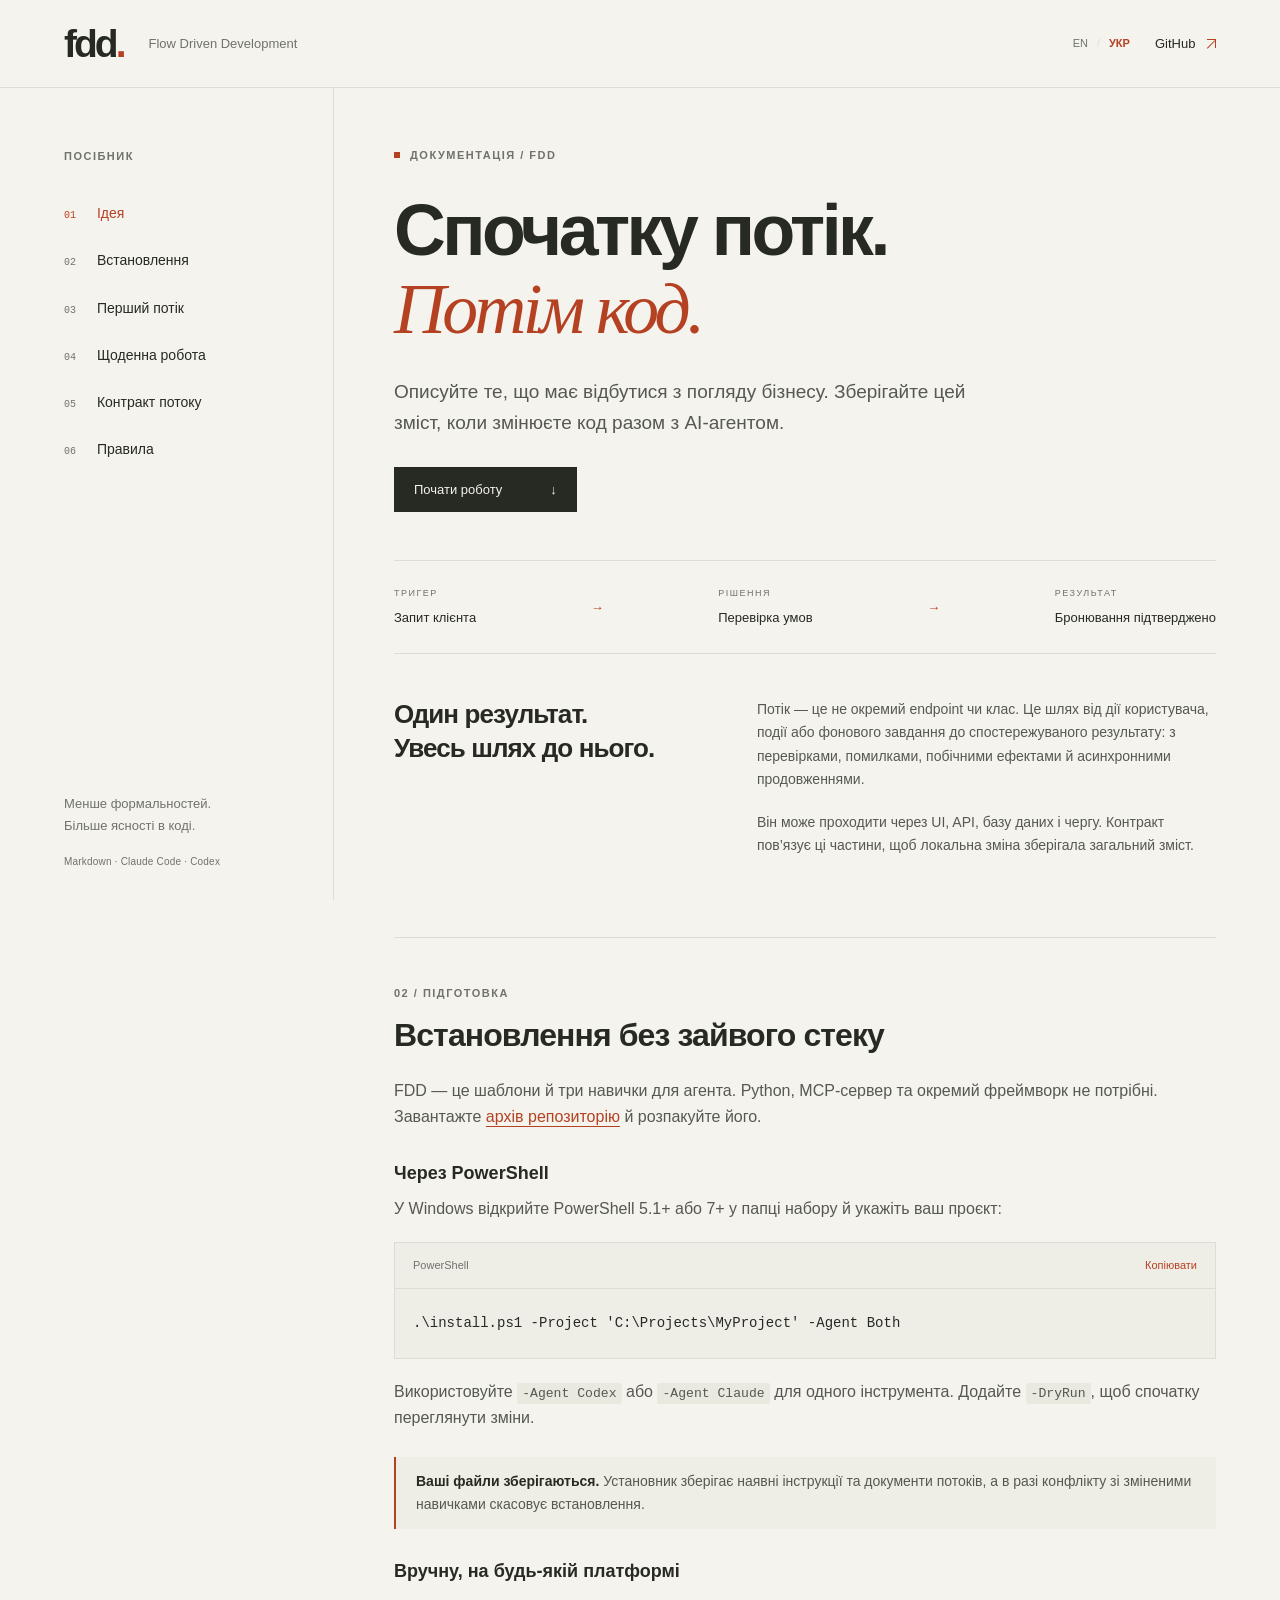
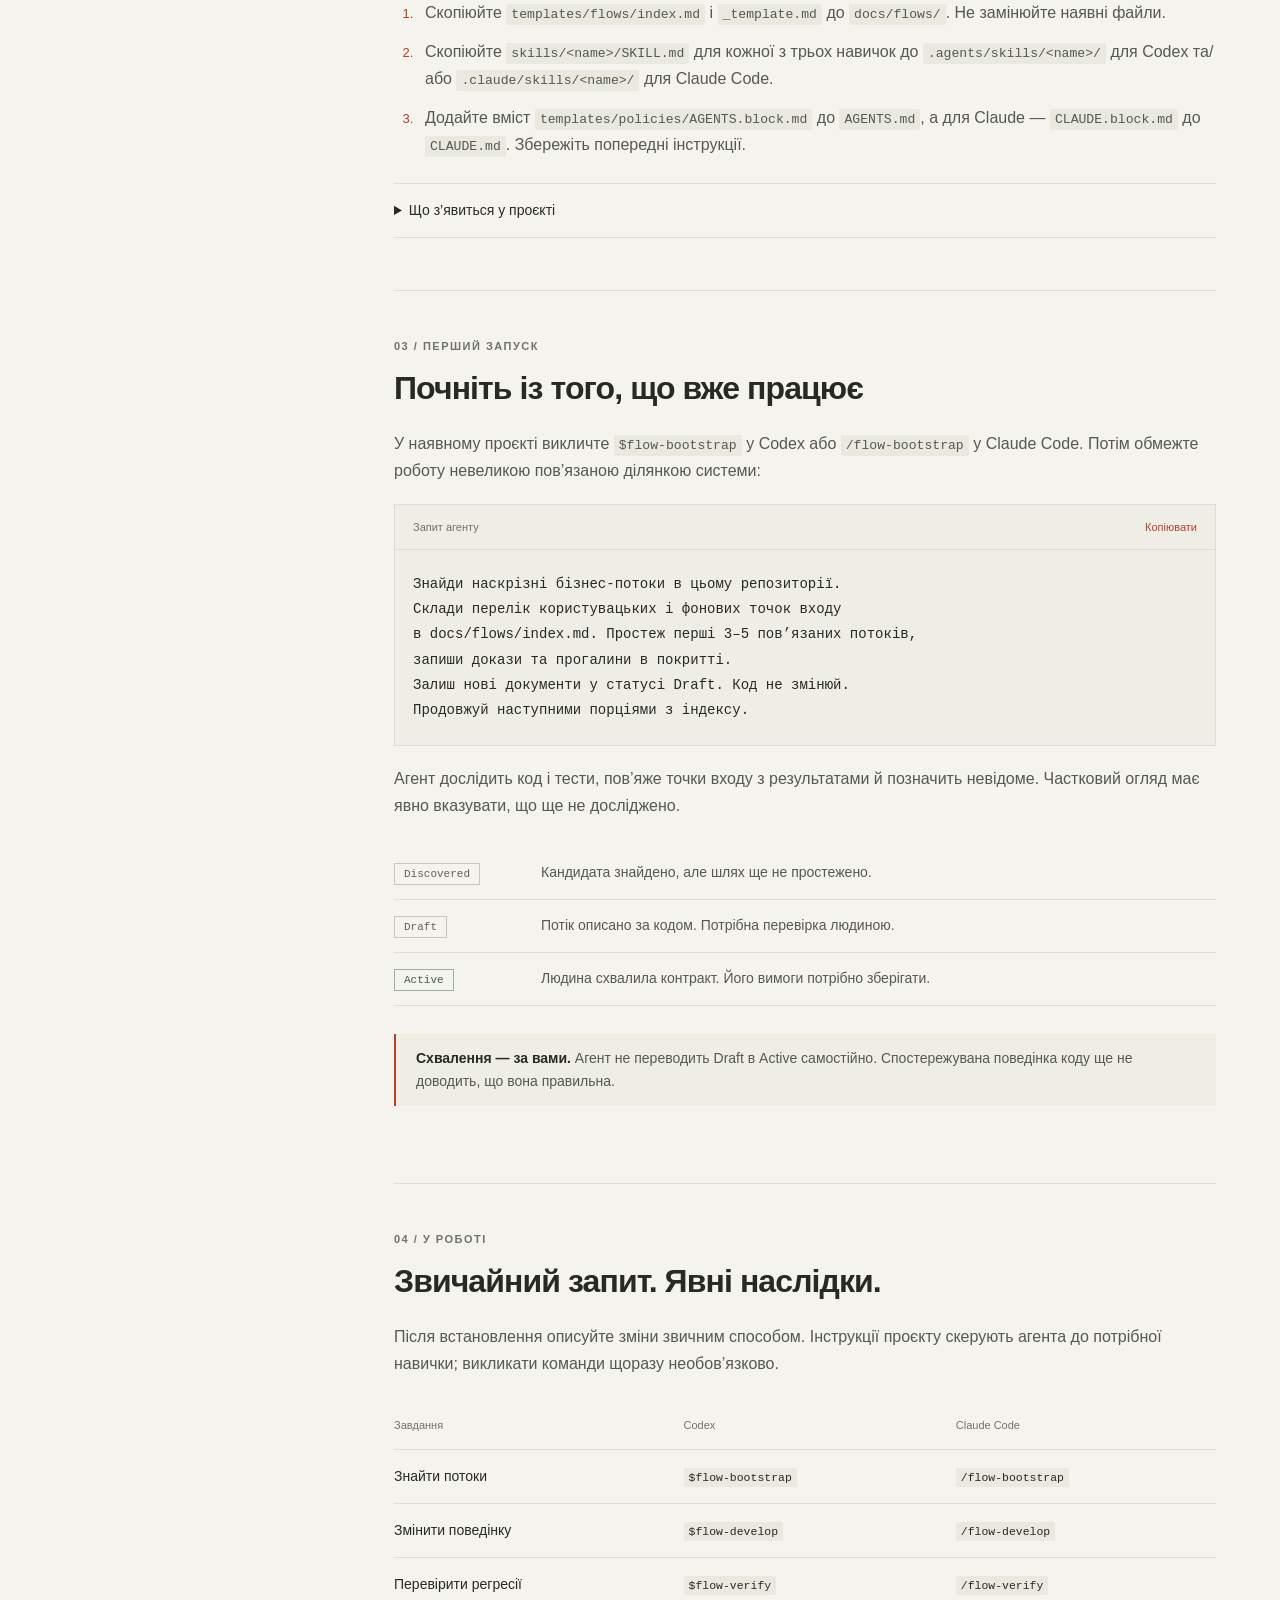
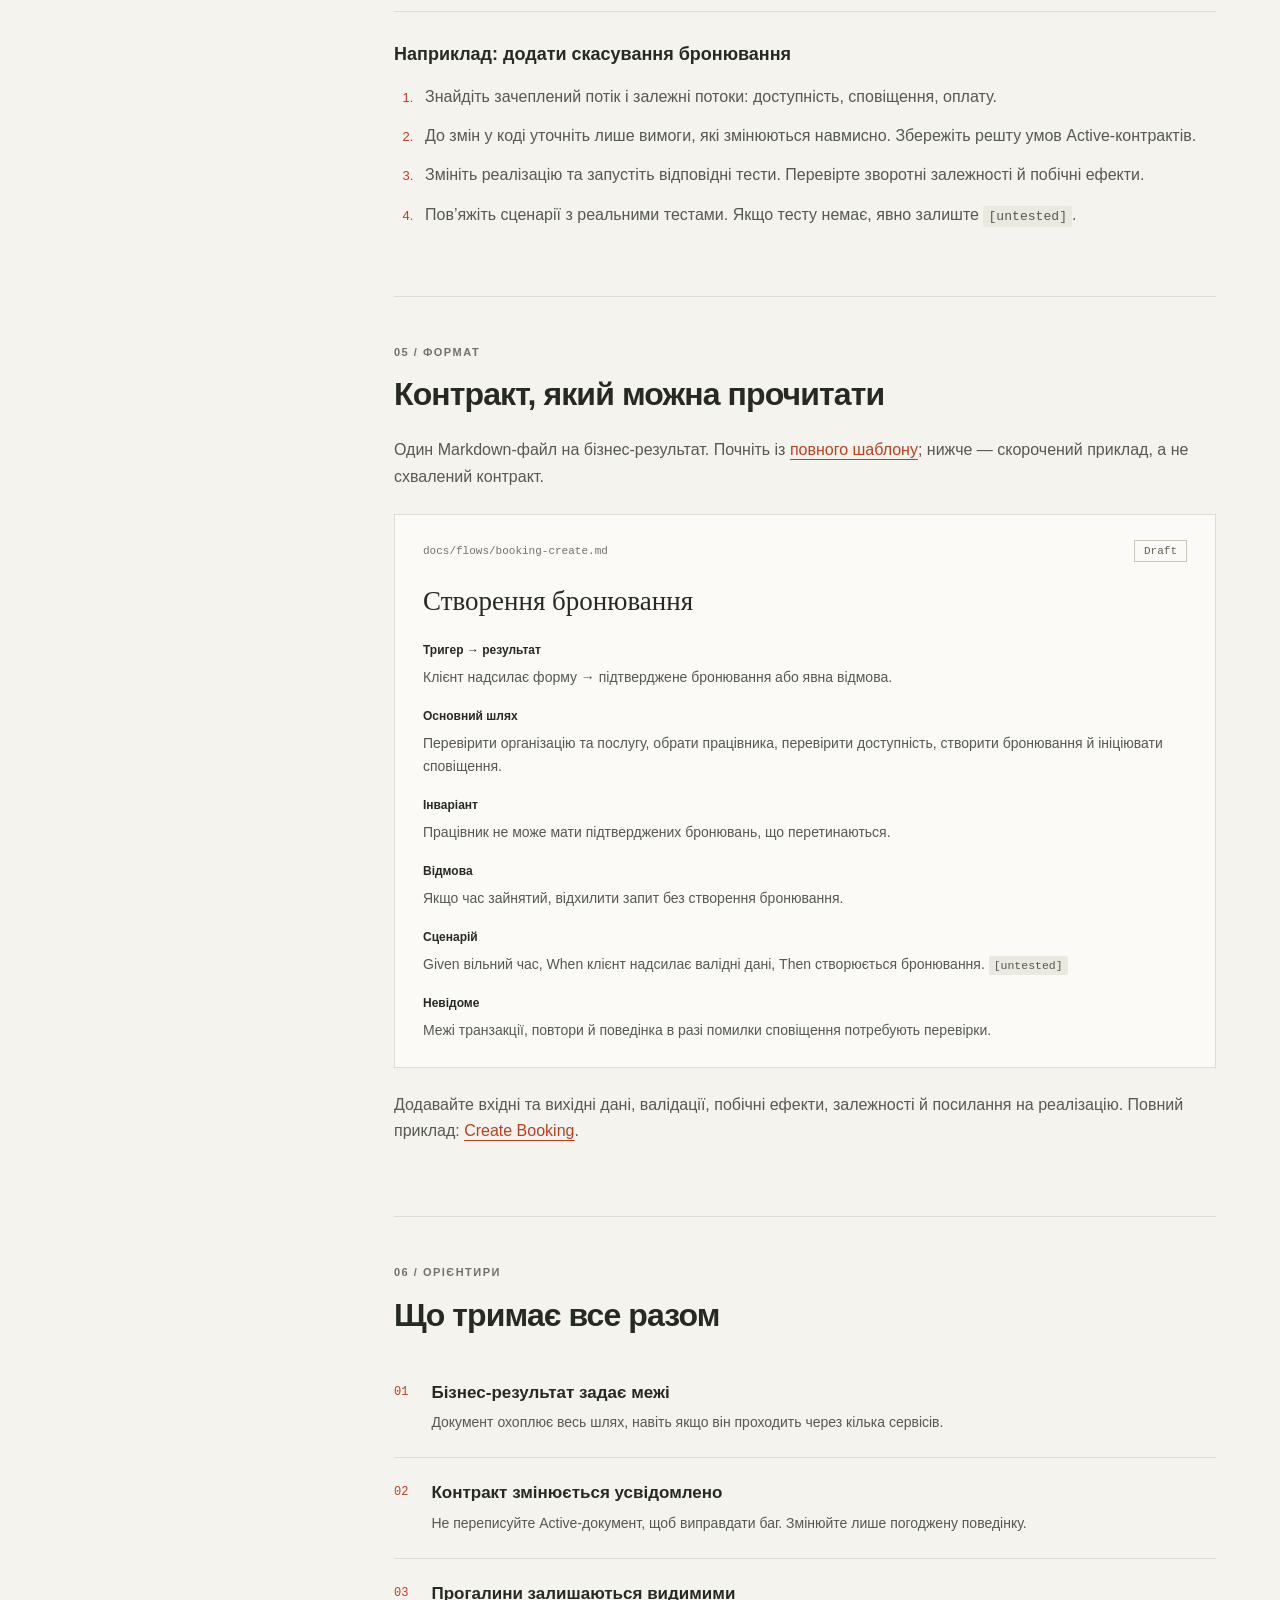
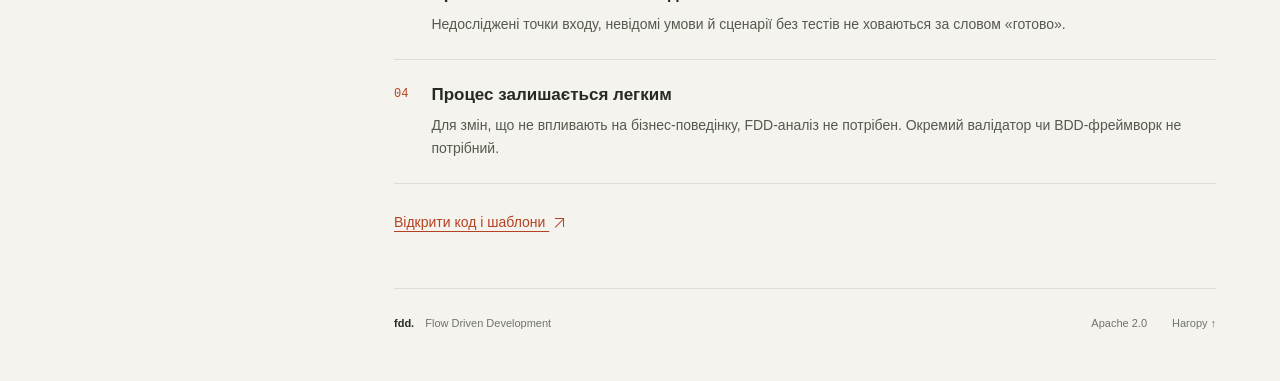
==== uk.html @ 77b11b64 "Make English the default documentation language and add Ukrainian" ====
<!doctype html>
<html lang="uk">
<head>
  <meta charset="utf-8">
  <meta name="viewport" content="width=device-width, initial-scale=1">
  <meta name="description" content="Flow Driven Development: практичний посібник із бізнес-потоків, контрактів і роботи з Claude Code та OpenAI Codex.">
  <meta name="theme-color" content="#f5f3ed">
  <title>FDD — спочатку потік, потім код</title>
  <link rel="alternate" hreflang="en" href="index.html">
  <link rel="alternate" hreflang="uk" href="uk.html">
  <link rel="alternate" hreflang="x-default" href="index.html">
  <link rel="icon" href="favicon.svg" type="image/svg+xml">
  <link rel="stylesheet" href="site.css">
  <script src="site.js" defer></script>
</head>
<body>
  <a class="skip-link" href="#content">До вмісту</a>
  <header class="header">
    <a class="brand" href="#" aria-label="FDD, на початок">fdd<span class="brand-dot">.</span></a>
    <span class="header-caption">Flow Driven Development</span>
    <div class="language-switch" aria-label="Мова"><a href="index.html" lang="en" hreflang="en">EN</a><span aria-hidden="true">/</span><a href="uk.html" lang="uk" hreflang="uk" aria-current="page">УКР</a></div>
    <a class="repo-link" href="https://github.com/verloka/fdd">GitHub <span class="external-arrow" aria-hidden="true"></span></a>
  </header>
  <div class="layout">
    <aside class="sidebar" aria-label="Навігація документацією">
      <div class="sidebar-top"><span class="eyebrow">Посібник</span><button class="menu-toggle" aria-expanded="false" aria-controls="navigation">Розділи <span aria-hidden="true">+</span></button></div>
      <nav id="navigation">
        <a href="#overview" class="active"><span>01</span> Ідея</a>
        <a href="#install"><span>02</span> Встановлення</a>
        <a href="#bootstrap"><span>03</span> Перший потік</a>
        <a href="#everyday"><span>04</span> Щоденна робота</a>
        <a href="#contract"><span>05</span> Контракт потоку</a>
        <a href="#principles"><span>06</span> Правила</a>
      </nav>
      <div class="sidebar-note">Менше формальностей.<br>Більше ясності в коді.<span>Markdown · Claude Code · Codex</span></div>
    </aside>
    <main id="content">
      <section id="overview" class="hero">
        <div class="eyebrow"><span class="small-square"></span> Документація / FDD</div>
        <h1>Спочатку потік.<br><em>Потім код.</em></h1>
        <p class="lead">Описуйте те, що має відбутися з погляду бізнесу. Зберігайте цей зміст, коли змінюєте код разом з AI-агентом.</p>
        <a class="primary-link" href="#install">Почати роботу <span aria-hidden="true">↓</span></a>
        <div class="flow-strip" aria-label="Приклад бізнес-потоку"><span><small>Тригер</small>Запит клієнта</span><b aria-hidden="true">→</b><span><small>Рішення</small>Перевірка умов</span><b aria-hidden="true">→</b><span><small>Результат</small>Бронювання підтверджено</span></div>
        <div class="intro-grid"><h2>Один результат.<br>Увесь шлях до нього.</h2><div><p>Потік — це не окремий endpoint чи клас. Це шлях від дії користувача, події або фонового завдання до спостережуваного результату: з перевірками, помилками, побічними ефектами й асинхронними продовженнями.</p><p>Він може проходити через UI, API, базу даних і чергу. Контракт пов’язує ці частини, щоб локальна зміна зберігала загальний зміст.</p></div></div>
      </section>
      <section id="install" class="doc-section">
        <div class="section-label">02 / Підготовка</div><h2>Встановлення без зайвого стеку</h2>
        <p>FDD — це шаблони й три навички для агента. Python, MCP-сервер та окремий фреймворк не потрібні. Завантажте <a href="https://github.com/verloka/fdd/archive/refs/heads/master.zip">архів репозиторію</a> й розпакуйте його.</p>
        <h3>Через PowerShell</h3><p>У Windows відкрийте PowerShell 5.1+ або 7+ у папці набору й укажіть ваш проєкт:</p>
        <div class="code-block"><div class="code-heading"><span>PowerShell</span><button class="copy-button" aria-label="Копіювати команду встановлення">Копіювати</button></div><pre><code>.\install.ps1 -Project 'C:\Projects\MyProject' -Agent Both</code></pre></div>
        <p>Використовуйте <code>-Agent Codex</code> або <code>-Agent Claude</code> для одного інструмента. Додайте <code>-DryRun</code>, щоб спочатку переглянути зміни.</p>
        <div class="note"><strong>Ваші файли зберігаються.</strong> Установник зберігає наявні інструкції та документи потоків, а в разі конфлікту зі зміненими навичками скасовує встановлення.</div>
        <h3>Вручну, на будь-якій платформі</h3>
        <ol class="steps"><li>Скопіюйте <code>templates/flows/index.md</code> і <code>_template.md</code> до <code>docs/flows/</code>. Не замінюйте наявні файли.</li><li>Скопіюйте <code>skills/&lt;name&gt;/SKILL.md</code> для кожної з трьох навичок до <code>.agents/skills/&lt;name&gt;/</code> для Codex та/або <code>.claude/skills/&lt;name&gt;/</code> для Claude Code.</li><li>Додайте вміст <code>templates/policies/AGENTS.block.md</code> до <code>AGENTS.md</code>, а для Claude — <code>CLAUDE.block.md</code> до <code>CLAUDE.md</code>. Збережіть попередні інструкції.</li></ol>
        <details><summary>Що з’явиться у проєкті</summary><pre class="file-tree"><code>project/
├── AGENTS.md / CLAUDE.md
├── docs/flows/
│   ├── index.md
│   └── _template.md
├── .agents/skills/       # Codex
└── .claude/skills/       # Claude Code</code></pre><p>Документи в <code>docs/flows/</code> спільні для обох інструментів.</p></details>
      </section>
      <section id="bootstrap" class="doc-section">
        <div class="section-label">03 / Перший запуск</div><h2>Почніть із того, що вже працює</h2>
        <p>У наявному проєкті викличте <code>$flow-bootstrap</code> у Codex або <code>/flow-bootstrap</code> у Claude Code. Потім обмежте роботу невеликою пов’язаною ділянкою системи:</p>
        <div class="code-block"><div class="code-heading"><span>Запит агенту</span><button class="copy-button" aria-label="Копіювати запит для bootstrap">Копіювати</button></div><pre class="prompt"><code>Знайди наскрізні бізнес-потоки в цьому репозиторії.
Склади перелік користувацьких і фонових точок входу
в docs/flows/index.md. Простеж перші 3–5 пов’язаних потоків,
запиши докази та прогалини в покритті.
Залиш нові документи у статусі Draft. Код не змінюй.
Продовжуй наступними порціями з індексу.</code></pre></div>
        <p>Агент дослідить код і тести, пов’яже точки входу з результатами й позначить невідоме. Частковий огляд має явно вказувати, що ще не досліджено.</p>
        <div class="status-list"><div><span class="status">Discovered</span><p>Кандидата знайдено, але шлях ще не простежено.</p></div><div><span class="status">Draft</span><p>Потік описано за кодом. Потрібна перевірка людиною.</p></div><div><span class="status status-active">Active</span><p>Людина схвалила контракт. Його вимоги потрібно зберігати.</p></div></div>
        <div class="note"><strong>Схвалення — за вами.</strong> Агент не переводить Draft в Active самостійно. Спостережувана поведінка коду ще не доводить, що вона правильна.</div>
      </section>
      <section id="everyday" class="doc-section">
        <div class="section-label">04 / У роботі</div><h2>Звичайний запит. Явні наслідки.</h2>
        <p>Після встановлення описуйте зміни звичним способом. Інструкції проєкту скерують агента до потрібної навички; викликати команди щоразу необов’язково.</p>
        <div class="table-wrap"><table><caption class="sr-only">Навички FDD та команди агентів</caption><thead><tr><th>Завдання</th><th>Codex</th><th>Claude Code</th></tr></thead><tbody><tr><td>Знайти потоки</td><td><code>$flow-bootstrap</code></td><td><code>/flow-bootstrap</code></td></tr><tr><td>Змінити поведінку</td><td><code>$flow-develop</code></td><td><code>/flow-develop</code></td></tr><tr><td>Перевірити регресії</td><td><code>$flow-verify</code></td><td><code>/flow-verify</code></td></tr></tbody></table></div>
        <h3>Наприклад: додати скасування бронювання</h3><ol class="steps"><li>Знайдіть зачеплений потік і залежні потоки: доступність, сповіщення, оплату.</li><li>До змін у коді уточніть лише вимоги, які змінюються навмисно. Збережіть решту умов Active-контрактів.</li><li>Змініть реалізацію та запустіть відповідні тести. Перевірте зворотні залежності й побічні ефекти.</li><li>Пов’яжіть сценарії з реальними тестами. Якщо тесту немає, явно залиште <code>[untested]</code>.</li></ol>
      </section>
      <section id="contract" class="doc-section">
        <div class="section-label">05 / Формат</div><h2>Контракт, який можна прочитати</h2><p>Один Markdown-файл на бізнес-результат. Почніть із <a href="templates/flows/_template.md">повного шаблону</a>; нижче — скорочений приклад, а не схвалений контракт.</p>
        <div class="contract-example"><div class="contract-top"><span>docs/flows/booking-create.md</span><span class="status">Draft</span></div><h3>Створення бронювання</h3><dl><dt>Тригер → результат</dt><dd>Клієнт надсилає форму → підтверджене бронювання або явна відмова.</dd><dt>Основний шлях</dt><dd>Перевірити організацію та послугу, обрати працівника, перевірити доступність, створити бронювання й ініціювати сповіщення.</dd><dt>Інваріант</dt><dd>Працівник не може мати підтверджених бронювань, що перетинаються.</dd><dt>Відмова</dt><dd>Якщо час зайнятий, відхилити запит без створення бронювання.</dd><dt>Сценарій</dt><dd>Given вільний час, When клієнт надсилає валідні дані, Then створюється бронювання. <code>[untested]</code></dd><dt>Невідоме</dt><dd>Межі транзакції, повтори й поведінка в разі помилки сповіщення потребують перевірки.</dd></dl></div>
        <p>Додавайте вхідні та вихідні дані, валідації, побічні ефекти, залежності й посилання на реалізацію. Повний приклад: <a href="examples/booking-create.md">Create Booking</a>.</p>
      </section>
      <section id="principles" class="doc-section last-section">
        <div class="section-label">06 / Орієнтири</div><h2>Що тримає все разом</h2>
        <div class="principle"><span>01</span><div><h3>Бізнес-результат задає межі</h3><p>Документ охоплює весь шлях, навіть якщо він проходить через кілька сервісів.</p></div></div>
        <div class="principle"><span>02</span><div><h3>Контракт змінюється усвідомлено</h3><p>Не переписуйте Active-документ, щоб виправдати баг. Змінюйте лише погоджену поведінку.</p></div></div>
        <div class="principle"><span>03</span><div><h3>Прогалини залишаються видимими</h3><p>Недосліджені точки входу, невідомі умови й сценарії без тестів не ховаються за словом «готово».</p></div></div>
        <div class="principle"><span>04</span><div><h3>Процес залишається легким</h3><p>Для змін, що не впливають на бізнес-поведінку, FDD-аналіз не потрібен. Окремий валідатор чи BDD-фреймворк не потрібний.</p></div></div>
        <a class="text-link" href="https://github.com/verloka/fdd">Відкрити код і шаблони <span class="external-arrow" aria-hidden="true"></span></a>
      </section>
      <footer><span>fdd. <span class="footer-caption">Flow Driven Development</span></span><a href="LICENSE">Apache 2.0</a><a href="#overview">Нагору ↑</a></footer>
    </main>
  </div>
  <div id="copy-status" class="sr-only" role="status" aria-live="polite"></div>
</body>
</html>
---- site.css ----
:root{--paper:#f5f3ed;--ink:#272923;--muted:#70736b;--line:#dcded3;--accent:#b54123;--panel:#eeeee6}*{box-sizing:border-box}html{scroll-behavior:smooth;scroll-padding-top:110px}body{margin:0;background:var(--paper);color:var(--ink);font-family:Arial,Helvetica,sans-serif;font-size:16px;line-height:1.65}a{color:inherit;text-underline-offset:4px}button{font:inherit}a:focus-visible,button:focus-visible,summary:focus-visible{outline:2px solid var(--accent);outline-offset:5px}.header{height:88px;border-bottom:1px solid var(--line);display:flex;align-items:center;gap:25px;padding:0 5%;background:var(--paper);position:sticky;top:0;z-index:10}.brand{font-size:39px;font-weight:800;letter-spacing:-3px;text-decoration:none;line-height:1}.brand-dot{color:var(--accent)}.header-caption{font-size:13px;color:var(--muted)}.repo-link{margin-left:auto;font-size:13px;text-decoration:none}.repo-link span{margin-left:8px;color:var(--accent)}.layout{max-width:1440px;margin:auto;display:grid;grid-template-columns:270px minmax(0,1fr);padding:0 5%;gap:60px}.sidebar{position:sticky;top:88px;height:calc(100vh - 88px);padding:54px 0 30px;display:flex;flex-direction:column;border-right:1px solid var(--line)}.eyebrow,.section-label{font-size:11px;font-weight:700;letter-spacing:1.5px;text-transform:uppercase;color:var(--muted)}nav{display:flex;flex-direction:column;margin-top:24px;gap:4px}nav a{padding:10px 20px 10px 0;text-decoration:none;font-size:14px;transition:color .15s}nav a span{display:inline-block;width:29px;color:var(--muted);font-size:10px;font-family:monospace}nav a.active,nav a:hover{color:var(--accent)}nav a.active span{color:var(--accent)}.sidebar-note{margin-top:auto;color:var(--muted);font-size:13px;line-height:1.7;padding-top:30px}.sidebar-note span{display:block;font-size:10px;margin-top:16px;letter-spacing:.2px}main{min-width:0;max-width:850px}.hero{padding:58px 0 60px}.hero .eyebrow{display:flex;align-items:center;gap:10px}.small-square{height:6px;width:6px;background:var(--accent)}h1{font-size:clamp(48px,5.6vw,78px);line-height:1.08;letter-spacing:-3.5px;margin:28px 0}h1 em{font-family:Georgia,'Times New Roman',serif;font-weight:400;color:var(--accent)}.lead{font-size:19px;line-height:1.65;max-width:600px;color:#55594f;margin:0 0 28px}.primary-link{display:inline-flex;gap:48px;align-items:center;background:var(--ink);color:var(--paper);padding:12px 20px;text-decoration:none;font-size:13px}.primary-link:hover{background:var(--accent)}.flow-strip{display:flex;align-items:center;justify-content:space-between;gap:15px;border-top:1px solid var(--line);border-bottom:1px solid var(--line);margin:48px 0 44px;padding:25px 0;font-size:13px}.flow-strip small{display:block;text-transform:uppercase;font-size:9px;letter-spacing:1.5px;color:var(--muted);margin-bottom:6px}.flow-strip b{font-weight:400;color:var(--accent)}.intro-grid{display:grid;grid-template-columns:1fr 1.4fr;gap:35px}.intro-grid h2{font-size:26px;margin:0;line-height:1.3}.intro-grid p{font-size:14px;margin-top:0}.doc-section{padding:46px 0 52px;border-top:1px solid var(--line)}h2{font-size:32px;letter-spacing:-.9px;line-height:1.25;margin:13px 0 23px}h3{font-size:18px;line-height:1.4;margin:30px 0 10px}p{color:#55594f;margin:0 0 20px}p a,.steps a{color:var(--accent)}code{font-family:'SFMono-Regular',Consolas,'Liberation Mono',monospace;font-size:.82em;background:#e9e9df;padding:3px 5px;border-radius:2px;overflow-wrap:anywhere}.code-block{background:var(--panel);border:1px solid var(--line);margin:20px 0}.code-heading{display:flex;align-items:center;justify-content:space-between;padding:10px 18px;border-bottom:1px solid var(--line);font-size:11px;color:var(--muted)}.copy-button{background:none;border:0;padding:3px 0;cursor:pointer;font-size:11px;color:var(--accent)}pre{margin:0;padding:22px 18px;overflow:auto;line-height:1.8;font-size:14px}pre code{padding:0;background:none;overflow-wrap:normal;font-size:inherit}.prompt{white-space:pre-wrap}.note{border-left:2px solid var(--accent);padding:13px 20px;background:#efeee5;font-size:14px;color:#55594f;margin:25px 0}.note strong{color:var(--ink)}.steps{padding-left:23px;color:#55594f}.steps li{padding-left:8px;margin:13px 0}.steps li::marker{color:var(--accent);font-size:13px}details{margin:25px 0 0;border-top:1px solid var(--line);border-bottom:1px solid var(--line);padding:15px 0}summary{cursor:pointer;font-size:14px}details p{font-size:14px;margin-top:15px}.file-tree{font-size:13px}.status-list{margin:28px 0}.status-list>div{display:grid;grid-template-columns:125px 1fr;align-items:baseline;gap:22px;padding:14px 0;border-bottom:1px solid var(--line)}.status-list p{font-size:14px;margin:0}.status{font:11px Consolas,monospace;display:inline-block;width:max-content;padding:4px 9px;border:1px solid #c6c8bb;color:#606456;background:transparent}.status-active{color:#3a6249;border-color:#9cb49f}.table-wrap{overflow-x:auto;margin:24px 0}table{width:100%;border-collapse:collapse;text-align:left;white-space:nowrap;font-size:14px}th{font-size:11px;color:var(--muted);font-weight:400}th,td{padding:15px 12px;border-bottom:1px solid var(--line)}th:first-child,td:first-child{padding-left:0}.contract-example{background:#fbfaf6;border:1px solid var(--line);padding:25px 28px;margin:24px 0}.contract-top{display:flex;align-items:center;justify-content:space-between;gap:12px;color:var(--muted);font:11px Consolas,monospace}.contract-example h3{font:27px Georgia,serif;margin:24px 0}.contract-example dl{margin:0}.contract-example dt{font-size:12px;font-weight:bold;margin-top:18px}.contract-example dd{margin:5px 0 0;color:#55594f;font-size:14px}.principle{display:flex;gap:23px;border-bottom:1px solid var(--line);padding:23px 0}.principle>span{color:var(--accent);font:12px monospace;padding-top:4px}.principle h3{margin:0 0 7px;font-size:17px}.principle p{font-size:14px;margin:0}.text-link{display:inline-block;margin-top:27px;font-size:14px;color:var(--accent)}footer{border-top:1px solid var(--line);display:flex;align-items:center;gap:25px;padding:25px 0 40px;font-size:11px;color:var(--muted)}footer>span{margin-right:auto;color:var(--ink);font-weight:bold}.footer-caption{font-weight:400;margin-left:8px;color:var(--muted)}footer a{text-decoration:none}.sr-only,.skip-link{position:absolute;width:1px;height:1px;overflow:hidden;clip-path:inset(50%)}.skip-link:focus{clip-path:none;width:auto;height:auto;top:10px;left:10px;z-index:20;padding:10px;background:var(--paper)}.menu-toggle{display:none}@media(min-width:1500px){.layout{padding:0 65px}}@media(max-width:1050px){.layout{grid-template-columns:210px minmax(0,1fr);gap:35px}.intro-grid{grid-template-columns:1fr}.hero{padding-top:40px}.flow-strip{font-size:12px}.sidebar-note span{font-size:9px}}@media(max-width:720px){html{scroll-padding-top:135px}.header{height:65px;padding:0 6%;gap:17px}.brand{font-size:33px}.header-caption{font-size:10px}.layout{display:block;padding:0 6%}.sidebar{height:auto;position:sticky;top:65px;padding:14px 0;background:var(--paper);border-right:0;border-bottom:1px solid var(--line);z-index:9}.sidebar-top{display:flex;justify-content:space-between;align-items:center}.menu-toggle{display:block;border:0;background:none;font-size:12px;color:var(--ink);cursor:pointer}.menu-toggle span{margin-left:10px;color:var(--accent)}nav{display:none;margin-top:12px;grid-template-columns:1fr 1fr;gap:0}nav.open{display:grid}nav a{font-size:12px;padding:8px 0}.sidebar-note{display:none}.hero{padding:35px 0 40px}h1{font-size:55px;letter-spacing:-2.5px}.lead{font-size:17px}.flow-strip{gap:7px;font-size:11px;margin:35px 0;padding:20px 0}.flow-strip small{font-size:8px;letter-spacing:.6px}.intro-grid{gap:20px}.intro-grid h2{font-size:25px}.doc-section{padding:35px 0}h2{font-size:28px}body{font-size:15px}.status-list>div{grid-template-columns:105px 1fr;gap:12px}.contract-example{padding:20px 18px}.contract-top{font-size:9px}pre{font-size:12px;padding:18px 14px}.footer-caption{display:none}footer{gap:18px}}@media(prefers-reduced-motion:reduce){html{scroll-behavior:auto}*{transition:none!important}}

.external-arrow{position:relative;display:inline-block;width:9px;height:9px;border-top:1px solid currentColor;border-right:1px solid currentColor;margin-left:6px}.external-arrow::after{content:"";position:absolute;width:11px;height:1px;background:currentColor;transform:rotate(-45deg);transform-origin:right center;right:0;top:0}
.language-switch{display:flex;align-items:center;gap:9px;margin-left:auto;font-size:11px;white-space:nowrap}.language-switch a{text-decoration:none;color:var(--muted)}.language-switch a[aria-current="page"]{color:var(--accent);font-weight:bold}.language-switch>span{color:var(--line)}.repo-link{margin-left:0}@media(max-width:720px){.header{gap:15px}.header-caption{display:none}.language-switch{gap:7px}.repo-link{font-size:11px}.flow-strip>span{flex:1;min-width:0}}
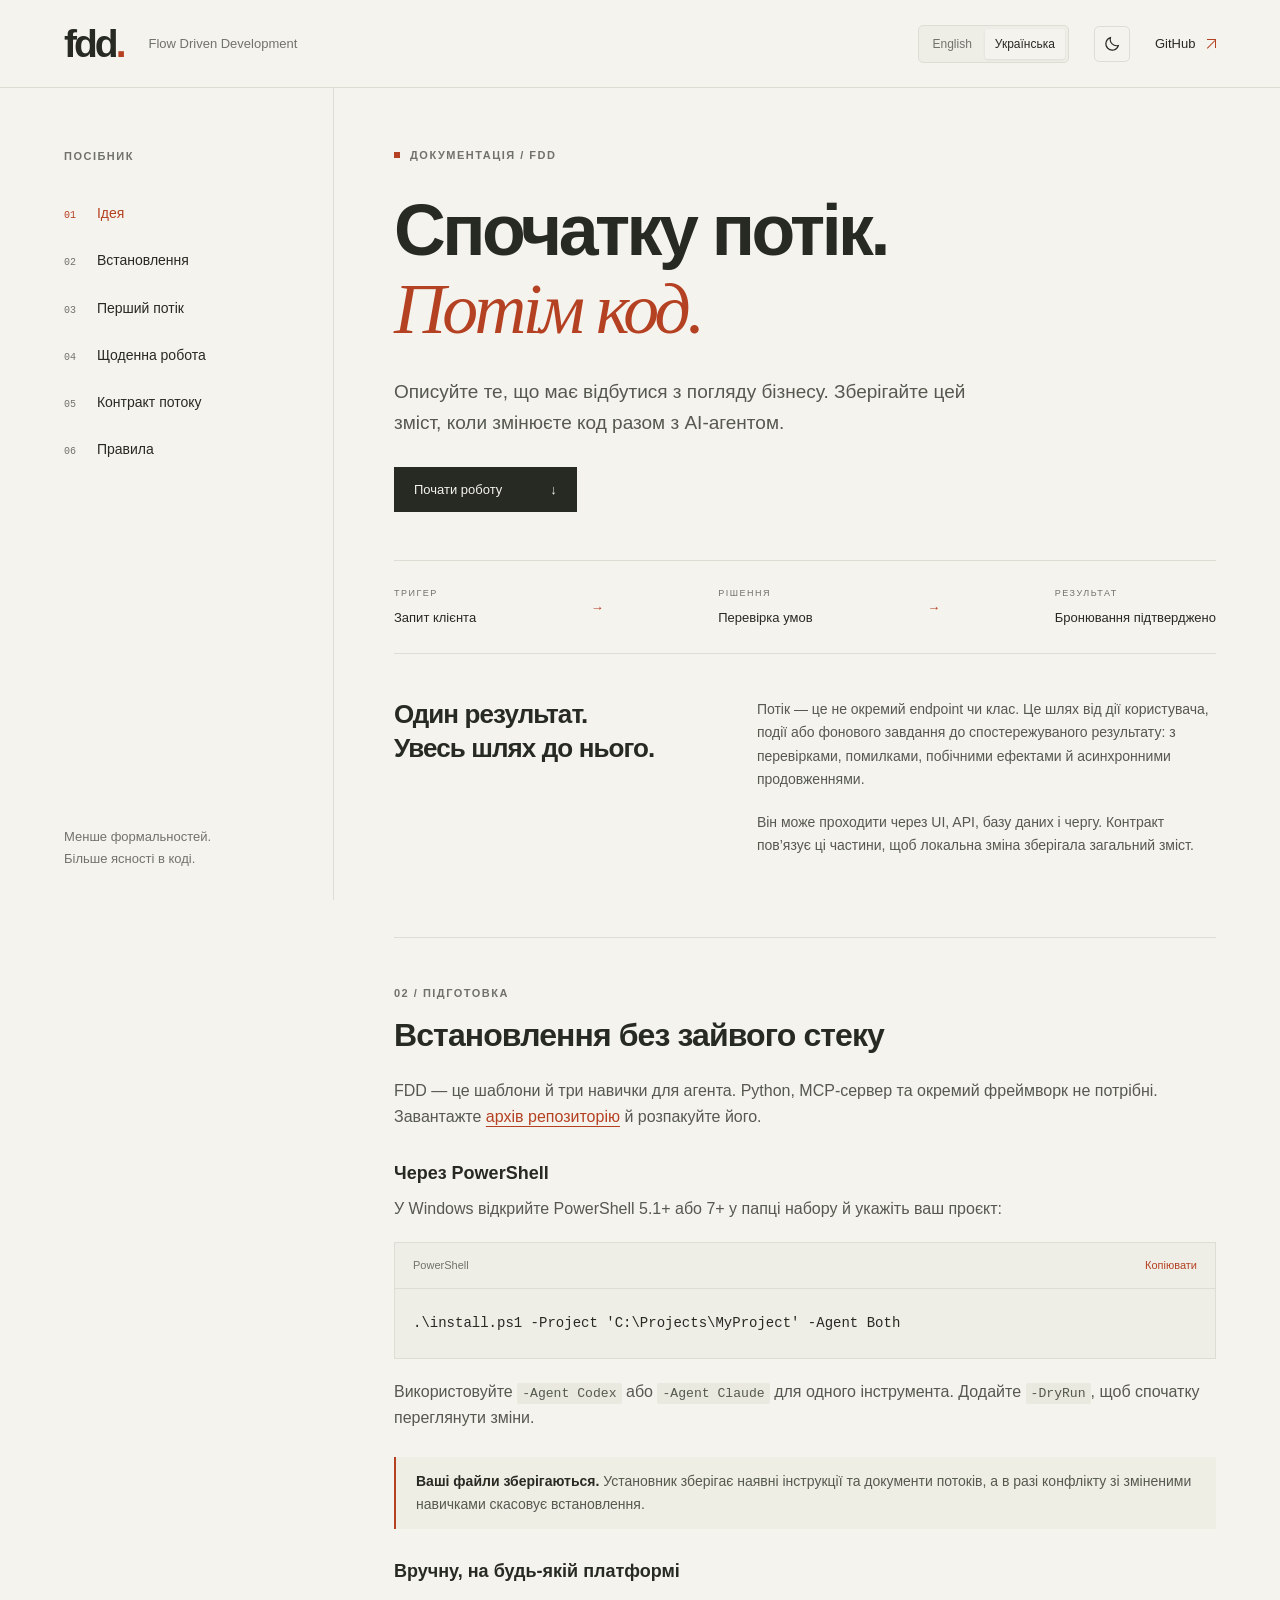
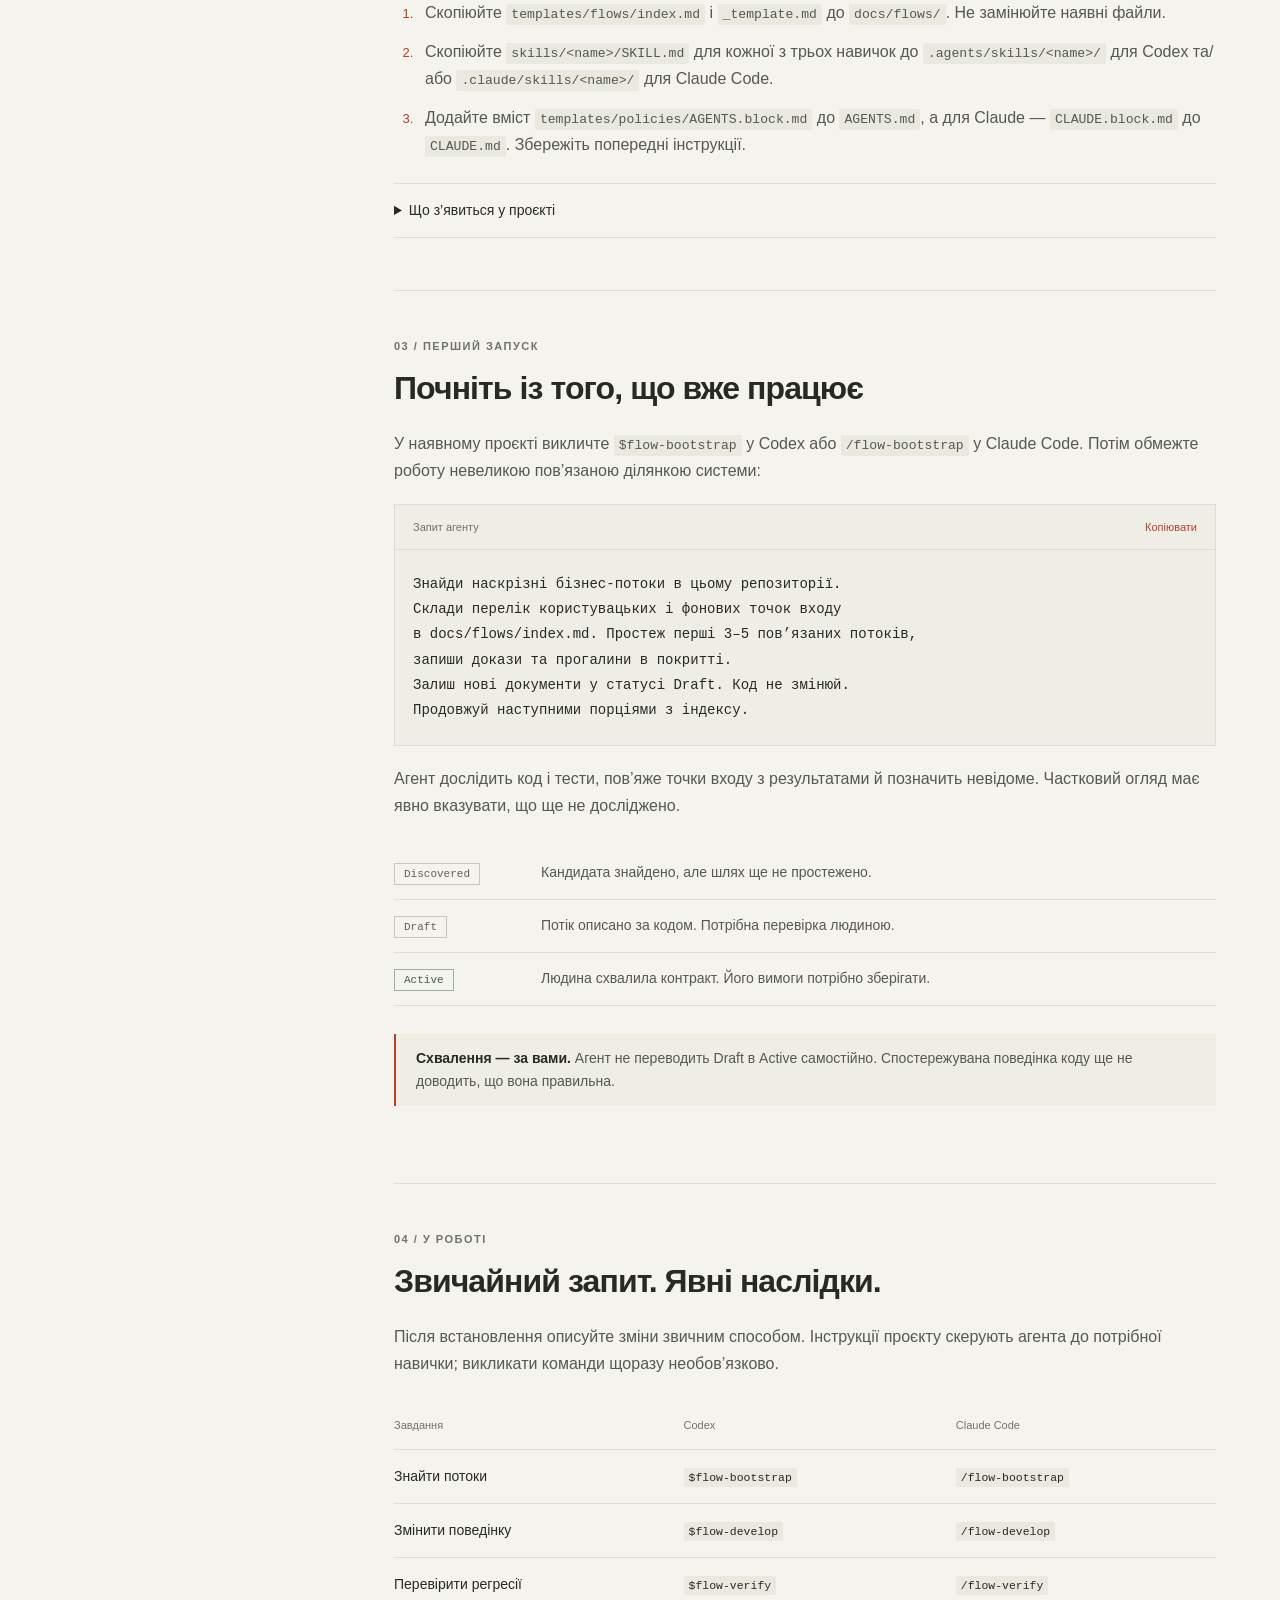
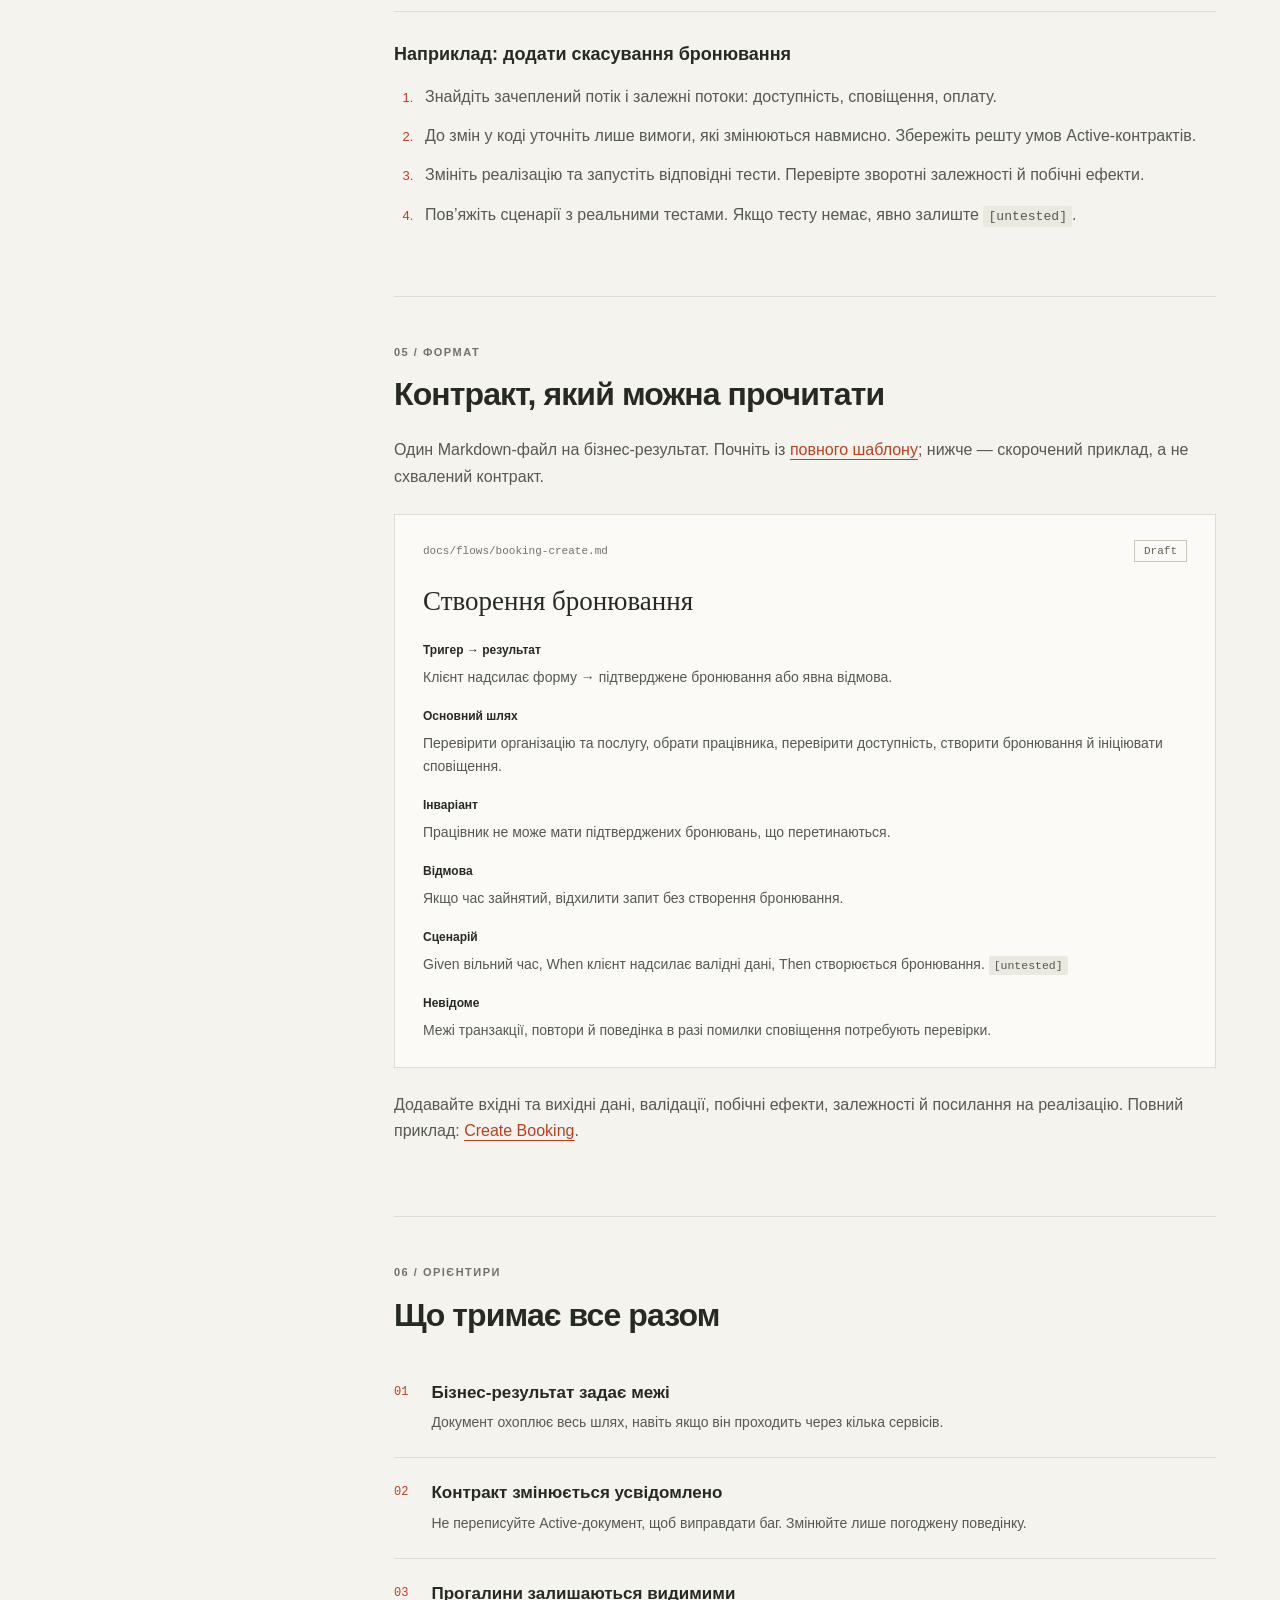
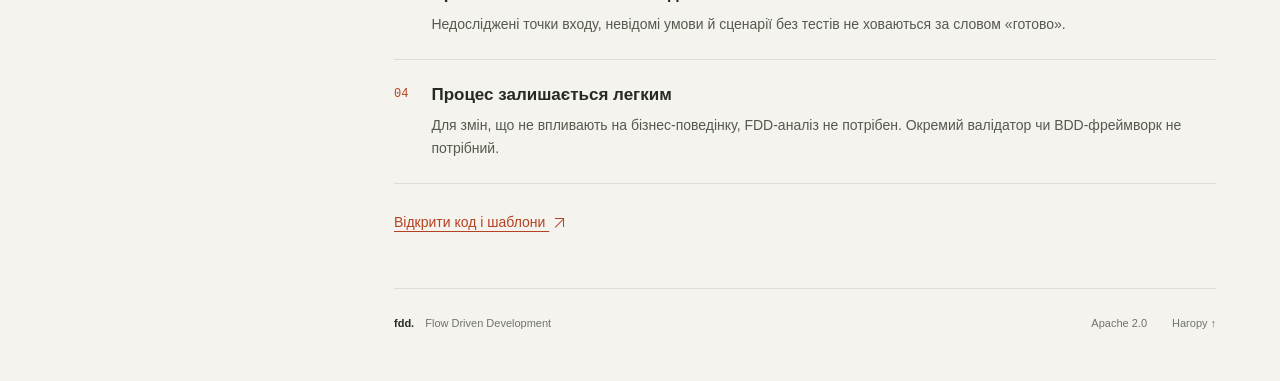
==== commit 52e8ab8d: "Improve language selection and add persistent dark theme" ====
--- a/uk.html
+++ b/uk.html
@@ -10,6 +10,7 @@
   <link rel="alternate" hreflang="uk" href="uk.html">
   <link rel="alternate" hreflang="x-default" href="index.html">
   <link rel="icon" href="favicon.svg" type="image/svg+xml">
+  <script src="theme.js"></script>
   <link rel="stylesheet" href="site.css">
   <script src="site.js" defer></script>
 </head>
@@ -18,7 +19,11 @@
   <header class="header">
     <a class="brand" href="#" aria-label="FDD, на початок">fdd<span class="brand-dot">.</span></a>
     <span class="header-caption">Flow Driven Development</span>
-    <div class="language-switch" aria-label="Мова"><a href="index.html" lang="en" hreflang="en">EN</a><span aria-hidden="true">/</span><a href="uk.html" lang="uk" hreflang="uk" aria-current="page">УКР</a></div>
+    <nav class="language-switch" aria-label="Вибрати мову"><a href="index.html" lang="en" hreflang="en">English</a><a href="uk.html" lang="uk" hreflang="uk" aria-current="page">Українська</a></nav>
+    <button class="theme-toggle" type="button" aria-label="Увімкнути темну тему" title="Увімкнути темну тему" aria-pressed="false">
+      <svg class="moon-icon" width="18" height="18" viewBox="0 0 24 24" fill="none" stroke="currentColor" stroke-width="1.5" aria-hidden="true"><path d="M20.5 14A8.5 8.5 0 0 1 10 3.5 8.5 8.5 0 1 0 20.5 14Z"/></svg>
+      <svg class="sun-icon" width="18" height="18" viewBox="0 0 24 24" fill="none" stroke="currentColor" stroke-width="1.5" aria-hidden="true"><circle cx="12" cy="12" r="4"/><path d="M12 2v2m0 16v2M2 12h2m16 0h2M5 5l1.5 1.5m11 11L19 19M5 19l1.5-1.5m11-11L19 5"/></svg>
+    </button>
     <a class="repo-link" href="https://github.com/verloka/fdd">GitHub <span class="external-arrow" aria-hidden="true"></span></a>
   </header>
   <div class="layout">
@@ -32,7 +37,7 @@
         <a href="#contract"><span>05</span> Контракт потоку</a>
         <a href="#principles"><span>06</span> Правила</a>
       </nav>
-      <div class="sidebar-note">Менше формальностей.<br>Більше ясності в коді.<span>Markdown · Claude Code · Codex</span></div>
+      <div class="sidebar-note">Менше формальностей.<br>Більше ясності в коді.</div>
     </aside>
     <main id="content">
       <section id="overview" class="hero">
--- a/site.css
+++ b/site.css
@@ -1,4 +1,5 @@
-:root{--paper:#f5f3ed;--ink:#272923;--muted:#70736b;--line:#dcded3;--accent:#b54123;--panel:#eeeee6}*{box-sizing:border-box}html{scroll-behavior:smooth;scroll-padding-top:110px}body{margin:0;background:var(--paper);color:var(--ink);font-family:Arial,Helvetica,sans-serif;font-size:16px;line-height:1.65}a{color:inherit;text-underline-offset:4px}button{font:inherit}a:focus-visible,button:focus-visible,summary:focus-visible{outline:2px solid var(--accent);outline-offset:5px}.header{height:88px;border-bottom:1px solid var(--line);display:flex;align-items:center;gap:25px;padding:0 5%;background:var(--paper);position:sticky;top:0;z-index:10}.brand{font-size:39px;font-weight:800;letter-spacing:-3px;text-decoration:none;line-height:1}.brand-dot{color:var(--accent)}.header-caption{font-size:13px;color:var(--muted)}.repo-link{margin-left:auto;font-size:13px;text-decoration:none}.repo-link span{margin-left:8px;color:var(--accent)}.layout{max-width:1440px;margin:auto;display:grid;grid-template-columns:270px minmax(0,1fr);padding:0 5%;gap:60px}.sidebar{position:sticky;top:88px;height:calc(100vh - 88px);padding:54px 0 30px;display:flex;flex-direction:column;border-right:1px solid var(--line)}.eyebrow,.section-label{font-size:11px;font-weight:700;letter-spacing:1.5px;text-transform:uppercase;color:var(--muted)}nav{display:flex;flex-direction:column;margin-top:24px;gap:4px}nav a{padding:10px 20px 10px 0;text-decoration:none;font-size:14px;transition:color .15s}nav a span{display:inline-block;width:29px;color:var(--muted);font-size:10px;font-family:monospace}nav a.active,nav a:hover{color:var(--accent)}nav a.active span{color:var(--accent)}.sidebar-note{margin-top:auto;color:var(--muted);font-size:13px;line-height:1.7;padding-top:30px}.sidebar-note span{display:block;font-size:10px;margin-top:16px;letter-spacing:.2px}main{min-width:0;max-width:850px}.hero{padding:58px 0 60px}.hero .eyebrow{display:flex;align-items:center;gap:10px}.small-square{height:6px;width:6px;background:var(--accent)}h1{font-size:clamp(48px,5.6vw,78px);line-height:1.08;letter-spacing:-3.5px;margin:28px 0}h1 em{font-family:Georgia,'Times New Roman',serif;font-weight:400;color:var(--accent)}.lead{font-size:19px;line-height:1.65;max-width:600px;color:#55594f;margin:0 0 28px}.primary-link{display:inline-flex;gap:48px;align-items:center;background:var(--ink);color:var(--paper);padding:12px 20px;text-decoration:none;font-size:13px}.primary-link:hover{background:var(--accent)}.flow-strip{display:flex;align-items:center;justify-content:space-between;gap:15px;border-top:1px solid var(--line);border-bottom:1px solid var(--line);margin:48px 0 44px;padding:25px 0;font-size:13px}.flow-strip small{display:block;text-transform:uppercase;font-size:9px;letter-spacing:1.5px;color:var(--muted);margin-bottom:6px}.flow-strip b{font-weight:400;color:var(--accent)}.intro-grid{display:grid;grid-template-columns:1fr 1.4fr;gap:35px}.intro-grid h2{font-size:26px;margin:0;line-height:1.3}.intro-grid p{font-size:14px;margin-top:0}.doc-section{padding:46px 0 52px;border-top:1px solid var(--line)}h2{font-size:32px;letter-spacing:-.9px;line-height:1.25;margin:13px 0 23px}h3{font-size:18px;line-height:1.4;margin:30px 0 10px}p{color:#55594f;margin:0 0 20px}p a,.steps a{color:var(--accent)}code{font-family:'SFMono-Regular',Consolas,'Liberation Mono',monospace;font-size:.82em;background:#e9e9df;padding:3px 5px;border-radius:2px;overflow-wrap:anywhere}.code-block{background:var(--panel);border:1px solid var(--line);margin:20px 0}.code-heading{display:flex;align-items:center;justify-content:space-between;padding:10px 18px;border-bottom:1px solid var(--line);font-size:11px;color:var(--muted)}.copy-button{background:none;border:0;padding:3px 0;cursor:pointer;font-size:11px;color:var(--accent)}pre{margin:0;padding:22px 18px;overflow:auto;line-height:1.8;font-size:14px}pre code{padding:0;background:none;overflow-wrap:normal;font-size:inherit}.prompt{white-space:pre-wrap}.note{border-left:2px solid var(--accent);padding:13px 20px;background:#efeee5;font-size:14px;color:#55594f;margin:25px 0}.note strong{color:var(--ink)}.steps{padding-left:23px;color:#55594f}.steps li{padding-left:8px;margin:13px 0}.steps li::marker{color:var(--accent);font-size:13px}details{margin:25px 0 0;border-top:1px solid var(--line);border-bottom:1px solid var(--line);padding:15px 0}summary{cursor:pointer;font-size:14px}details p{font-size:14px;margin-top:15px}.file-tree{font-size:13px}.status-list{margin:28px 0}.status-list>div{display:grid;grid-template-columns:125px 1fr;align-items:baseline;gap:22px;padding:14px 0;border-bottom:1px solid var(--line)}.status-list p{font-size:14px;margin:0}.status{font:11px Consolas,monospace;display:inline-block;width:max-content;padding:4px 9px;border:1px solid #c6c8bb;color:#606456;background:transparent}.status-active{color:#3a6249;border-color:#9cb49f}.table-wrap{overflow-x:auto;margin:24px 0}table{width:100%;border-collapse:collapse;text-align:left;white-space:nowrap;font-size:14px}th{font-size:11px;color:var(--muted);font-weight:400}th,td{padding:15px 12px;border-bottom:1px solid var(--line)}th:first-child,td:first-child{padding-left:0}.contract-example{background:#fbfaf6;border:1px solid var(--line);padding:25px 28px;margin:24px 0}.contract-top{display:flex;align-items:center;justify-content:space-between;gap:12px;color:var(--muted);font:11px Consolas,monospace}.contract-example h3{font:27px Georgia,serif;margin:24px 0}.contract-example dl{margin:0}.contract-example dt{font-size:12px;font-weight:bold;margin-top:18px}.contract-example dd{margin:5px 0 0;color:#55594f;font-size:14px}.principle{display:flex;gap:23px;border-bottom:1px solid var(--line);padding:23px 0}.principle>span{color:var(--accent);font:12px monospace;padding-top:4px}.principle h3{margin:0 0 7px;font-size:17px}.principle p{font-size:14px;margin:0}.text-link{display:inline-block;margin-top:27px;font-size:14px;color:var(--accent)}footer{border-top:1px solid var(--line);display:flex;align-items:center;gap:25px;padding:25px 0 40px;font-size:11px;color:var(--muted)}footer>span{margin-right:auto;color:var(--ink);font-weight:bold}.footer-caption{font-weight:400;margin-left:8px;color:var(--muted)}footer a{text-decoration:none}.sr-only,.skip-link{position:absolute;width:1px;height:1px;overflow:hidden;clip-path:inset(50%)}.skip-link:focus{clip-path:none;width:auto;height:auto;top:10px;left:10px;z-index:20;padding:10px;background:var(--paper)}.menu-toggle{display:none}@media(min-width:1500px){.layout{padding:0 65px}}@media(max-width:1050px){.layout{grid-template-columns:210px minmax(0,1fr);gap:35px}.intro-grid{grid-template-columns:1fr}.hero{padding-top:40px}.flow-strip{font-size:12px}.sidebar-note span{font-size:9px}}@media(max-width:720px){html{scroll-padding-top:135px}.header{height:65px;padding:0 6%;gap:17px}.brand{font-size:33px}.header-caption{font-size:10px}.layout{display:block;padding:0 6%}.sidebar{height:auto;position:sticky;top:65px;padding:14px 0;background:var(--paper);border-right:0;border-bottom:1px solid var(--line);z-index:9}.sidebar-top{display:flex;justify-content:space-between;align-items:center}.menu-toggle{display:block;border:0;background:none;font-size:12px;color:var(--ink);cursor:pointer}.menu-toggle span{margin-left:10px;color:var(--accent)}nav{display:none;margin-top:12px;grid-template-columns:1fr 1fr;gap:0}nav.open{display:grid}nav a{font-size:12px;padding:8px 0}.sidebar-note{display:none}.hero{padding:35px 0 40px}h1{font-size:55px;letter-spacing:-2.5px}.lead{font-size:17px}.flow-strip{gap:7px;font-size:11px;margin:35px 0;padding:20px 0}.flow-strip small{font-size:8px;letter-spacing:.6px}.intro-grid{gap:20px}.intro-grid h2{font-size:25px}.doc-section{padding:35px 0}h2{font-size:28px}body{font-size:15px}.status-list>div{grid-template-columns:105px 1fr;gap:12px}.contract-example{padding:20px 18px}.contract-top{font-size:9px}pre{font-size:12px;padding:18px 14px}.footer-caption{display:none}footer{gap:18px}}@media(prefers-reduced-motion:reduce){html{scroll-behavior:auto}*{transition:none!important}}
+:root{--paper:#f5f3ed;--ink:#272923;--muted:#70736b;--line:#dcded3;--accent:#b54123;--panel:#eeeee6;--body-text:#55594f;--code:#e9e9df;--note:#efeee5;--card:#fbfaf6;--status-text:#606456;--status-border:#c6c8bb;--success:#3a6249;--success-border:#9cb49f;color-scheme:light}*{box-sizing:border-box}html{scroll-behavior:smooth;scroll-padding-top:110px}body{margin:0;background:var(--paper);color:var(--ink);font-family:Arial,Helvetica,sans-serif;font-size:16px;line-height:1.65}a{color:inherit;text-underline-offset:4px}button{font:inherit}a:focus-visible,button:focus-visible,summary:focus-visible{outline:2px solid var(--accent);outline-offset:5px}.header{height:88px;border-bottom:1px solid var(--line);display:flex;align-items:center;gap:25px;padding:0 5%;background:var(--paper);position:sticky;top:0;z-index:10}.brand{font-size:39px;font-weight:800;letter-spacing:-3px;text-decoration:none;line-height:1}.brand-dot{color:var(--accent)}.header-caption{font-size:13px;color:var(--muted)}.repo-link{margin-left:auto;font-size:13px;text-decoration:none}.repo-link span{margin-left:8px;color:var(--accent)}.layout{max-width:1440px;margin:auto;display:grid;grid-template-columns:270px minmax(0,1fr);padding:0 5%;gap:60px}.sidebar{position:sticky;top:88px;height:calc(100vh - 88px);padding:54px 0 30px;display:flex;flex-direction:column;border-right:1px solid var(--line)}.eyebrow,.section-label{font-size:11px;font-weight:700;letter-spacing:1.5px;text-transform:uppercase;color:var(--muted)}#navigation{display:flex;flex-direction:column;margin-top:24px;gap:4px}#navigation a{padding:10px 20px 10px 0;text-decoration:none;font-size:14px;transition:color .15s}#navigation a span{display:inline-block;width:29px;color:var(--muted);font-size:10px;font-family:monospace}#navigation a.active,#navigation a:hover{color:var(--accent)}#navigation a.active span{color:var(--accent)}.sidebar-note{margin-top:auto;color:var(--muted);font-size:13px;line-height:1.7;padding-top:30px}.sidebar-note span{display:block;font-size:10px;margin-top:16px;letter-spacing:.2px}main{min-width:0;max-width:850px}.hero{padding:58px 0 60px}.hero .eyebrow{display:flex;align-items:center;gap:10px}.small-square{height:6px;width:6px;background:var(--accent)}h1{font-size:clamp(48px,5.6vw,78px);line-height:1.08;letter-spacing:-3.5px;margin:28px 0}h1 em{font-family:Georgia,'Times New Roman',serif;font-weight:400;color:var(--accent)}.lead{font-size:19px;line-height:1.65;max-width:600px;color:var(--body-text);margin:0 0 28px}.primary-link{display:inline-flex;gap:48px;align-items:center;background:var(--ink);color:var(--paper);padding:12px 20px;text-decoration:none;font-size:13px}.primary-link:hover{background:var(--accent)}.flow-strip{display:flex;align-items:center;justify-content:space-between;gap:15px;border-top:1px solid var(--line);border-bottom:1px solid var(--line);margin:48px 0 44px;padding:25px 0;font-size:13px}.flow-strip small{display:block;text-transform:uppercase;font-size:9px;letter-spacing:1.5px;color:var(--muted);margin-bottom:6px}.flow-strip b{font-weight:400;color:var(--accent)}.intro-grid{display:grid;grid-template-columns:1fr 1.4fr;gap:35px}.intro-grid h2{font-size:26px;margin:0;line-height:1.3}.intro-grid p{font-size:14px;margin-top:0}.doc-section{padding:46px 0 52px;border-top:1px solid var(--line)}h2{font-size:32px;letter-spacing:-.9px;line-height:1.25;margin:13px 0 23px}h3{font-size:18px;line-height:1.4;margin:30px 0 10px}p{color:var(--body-text);margin:0 0 20px}p a,.steps a{color:var(--accent)}code{font-family:'SFMono-Regular',Consolas,'Liberation Mono',monospace;font-size:.82em;background:var(--code);padding:3px 5px;border-radius:2px;overflow-wrap:anywhere}.code-block{background:var(--panel);border:1px solid var(--line);margin:20px 0}.code-heading{display:flex;align-items:center;justify-content:space-between;padding:10px 18px;border-bottom:1px solid var(--line);font-size:11px;color:var(--muted)}.copy-button{background:none;border:0;padding:3px 0;cursor:pointer;font-size:11px;color:var(--accent)}pre{margin:0;padding:22px 18px;overflow:auto;line-height:1.8;font-size:14px}pre code{padding:0;background:none;overflow-wrap:normal;font-size:inherit}.prompt{white-space:pre-wrap}.note{border-left:2px solid var(--accent);padding:13px 20px;background:var(--note);font-size:14px;color:var(--body-text);margin:25px 0}.note strong{color:var(--ink)}.steps{padding-left:23px;color:var(--body-text)}.steps li{padding-left:8px;margin:13px 0}.steps li::marker{color:var(--accent);font-size:13px}details{margin:25px 0 0;border-top:1px solid var(--line);border-bottom:1px solid var(--line);padding:15px 0}summary{cursor:pointer;font-size:14px}details p{font-size:14px;margin-top:15px}.file-tree{font-size:13px}.status-list{margin:28px 0}.status-list>div{display:grid;grid-template-columns:125px 1fr;align-items:baseline;gap:22px;padding:14px 0;border-bottom:1px solid var(--line)}.status-list p{font-size:14px;margin:0}.status{font:11px Consolas,monospace;display:inline-block;width:max-content;padding:4px 9px;border:1px solid var(--status-border);color:var(--status-text);background:transparent}.status-active{color:var(--success);border-color:var(--success-border)}.table-wrap{overflow-x:auto;margin:24px 0}table{width:100%;border-collapse:collapse;text-align:left;white-space:nowrap;font-size:14px}th{font-size:11px;color:var(--muted);font-weight:400}th,td{padding:15px 12px;border-bottom:1px solid var(--line)}th:first-child,td:first-child{padding-left:0}.contract-example{background:var(--card);border:1px solid var(--line);padding:25px 28px;margin:24px 0}.contract-top{display:flex;align-items:center;justify-content:space-between;gap:12px;color:var(--muted);font:11px Consolas,monospace}.contract-example h3{font:27px Georgia,serif;margin:24px 0}.contract-example dl{margin:0}.contract-example dt{font-size:12px;font-weight:bold;margin-top:18px}.contract-example dd{margin:5px 0 0;color:var(--body-text);font-size:14px}.principle{display:flex;gap:23px;border-bottom:1px solid var(--line);padding:23px 0}.principle>span{color:var(--accent);font:12px monospace;padding-top:4px}.principle h3{margin:0 0 7px;font-size:17px}.principle p{font-size:14px;margin:0}.text-link{display:inline-block;margin-top:27px;font-size:14px;color:var(--accent)}footer{border-top:1px solid var(--line);display:flex;align-items:center;gap:25px;padding:25px 0 40px;font-size:11px;color:var(--muted)}footer>span{margin-right:auto;color:var(--ink);font-weight:bold}.footer-caption{font-weight:400;margin-left:8px;color:var(--muted)}footer a{text-decoration:none}.sr-only,.skip-link{position:absolute;width:1px;height:1px;overflow:hidden;clip-path:inset(50%)}.skip-link:focus{clip-path:none;width:auto;height:auto;top:10px;left:10px;z-index:20;padding:10px;background:var(--paper)}.menu-toggle{display:none}@media(min-width:1500px){.layout{padding:0 65px}}@media(max-width:1050px){.layout{grid-template-columns:210px minmax(0,1fr);gap:35px}.intro-grid{grid-template-columns:1fr}.hero{padding-top:40px}.flow-strip{font-size:12px}.sidebar-note span{font-size:9px}}@media(max-width:720px){html{scroll-padding-top:135px}.header{height:65px;padding:0 6%;gap:17px}.brand{font-size:33px}.header-caption{font-size:10px}.layout{display:block;padding:0 6%}.sidebar{height:auto;position:sticky;top:65px;padding:14px 0;background:var(--paper);border-right:0;border-bottom:1px solid var(--line);z-index:9}.sidebar-top{display:flex;justify-content:space-between;align-items:center}.menu-toggle{display:block;border:0;background:none;font-size:12px;color:var(--ink);cursor:pointer}.menu-toggle span{margin-left:10px;color:var(--accent)}#navigation{display:none;margin-top:12px;grid-template-columns:1fr 1fr;gap:0}#navigation.open{display:grid}#navigation a{font-size:12px;padding:8px 0}.sidebar-note{display:none}.hero{padding:35px 0 40px}h1{font-size:55px;letter-spacing:-2.5px}.lead{font-size:17px}.flow-strip{gap:7px;font-size:11px;margin:35px 0;padding:20px 0}.flow-strip small{font-size:8px;letter-spacing:.6px}.intro-grid{gap:20px}.intro-grid h2{font-size:25px}.doc-section{padding:35px 0}h2{font-size:28px}body{font-size:15px}.status-list>div{grid-template-columns:105px 1fr;gap:12px}.contract-example{padding:20px 18px}.contract-top{font-size:9px}pre{font-size:12px;padding:18px 14px}.footer-caption{display:none}footer{gap:18px}}@media(prefers-reduced-motion:reduce){html{scroll-behavior:auto}*{transition:none!important}}
 
 .external-arrow{position:relative;display:inline-block;width:9px;height:9px;border-top:1px solid currentColor;border-right:1px solid currentColor;margin-left:6px}.external-arrow::after{content:"";position:absolute;width:11px;height:1px;background:currentColor;transform:rotate(-45deg);transform-origin:right center;right:0;top:0}
-.language-switch{display:flex;align-items:center;gap:9px;margin-left:auto;font-size:11px;white-space:nowrap}.language-switch a{text-decoration:none;color:var(--muted)}.language-switch a[aria-current="page"]{color:var(--accent);font-weight:bold}.language-switch>span{color:var(--line)}.repo-link{margin-left:0}@media(max-width:720px){.header{gap:15px}.header-caption{display:none}.language-switch{gap:7px}.repo-link{font-size:11px}.flow-strip>span{flex:1;min-width:0}}
+[data-theme="dark"]{--paper:#1c1e1b;--ink:#e9e7df;--muted:#a4a79c;--line:#3b3e35;--accent:#e59170;--panel:#252821;--body-text:#c4c6ba;--code:#32352d;--note:#292c24;--card:#232620;--status-text:#b8bdac;--status-border:#626858;--success:#a4c6a7;--success-border:#617d63;color-scheme:dark}
+.language-switch{display:flex;align-items:center;gap:3px;margin:0 0 0 auto;padding:3px;border:1px solid var(--line);background:var(--panel);white-space:nowrap;border-radius:5px}.language-switch a{padding:6px 10px;font-size:12px;line-height:1.5;color:var(--muted);text-decoration:none;border-radius:3px}.language-switch a:hover{color:var(--ink)}.language-switch a[aria-current="page"]{color:var(--ink);background:var(--paper);box-shadow:0 1px 3px #00000012}.theme-toggle{display:flex;align-items:center;justify-content:center;flex-shrink:0;width:36px;height:36px;padding:0;background:transparent;color:var(--ink);border:1px solid var(--line);border-radius:5px;cursor:pointer}.theme-toggle:hover{background:var(--panel)}.sun-icon{display:none}[data-theme="dark"] .sun-icon{display:block}[data-theme="dark"] .moon-icon{display:none}.repo-link{margin-left:0}.primary-link:hover{color:var(--paper)}@media(max-width:1000px){.header-caption{display:none}}@media(max-width:720px){.header{gap:10px}.language-switch a{padding:5px 8px;font-size:11px}.repo-link{display:none}.flow-strip>span{flex:1;min-width:0}}@media(max-width:360px){.language-switch a{padding:5px 6px}.header{gap:8px}}
